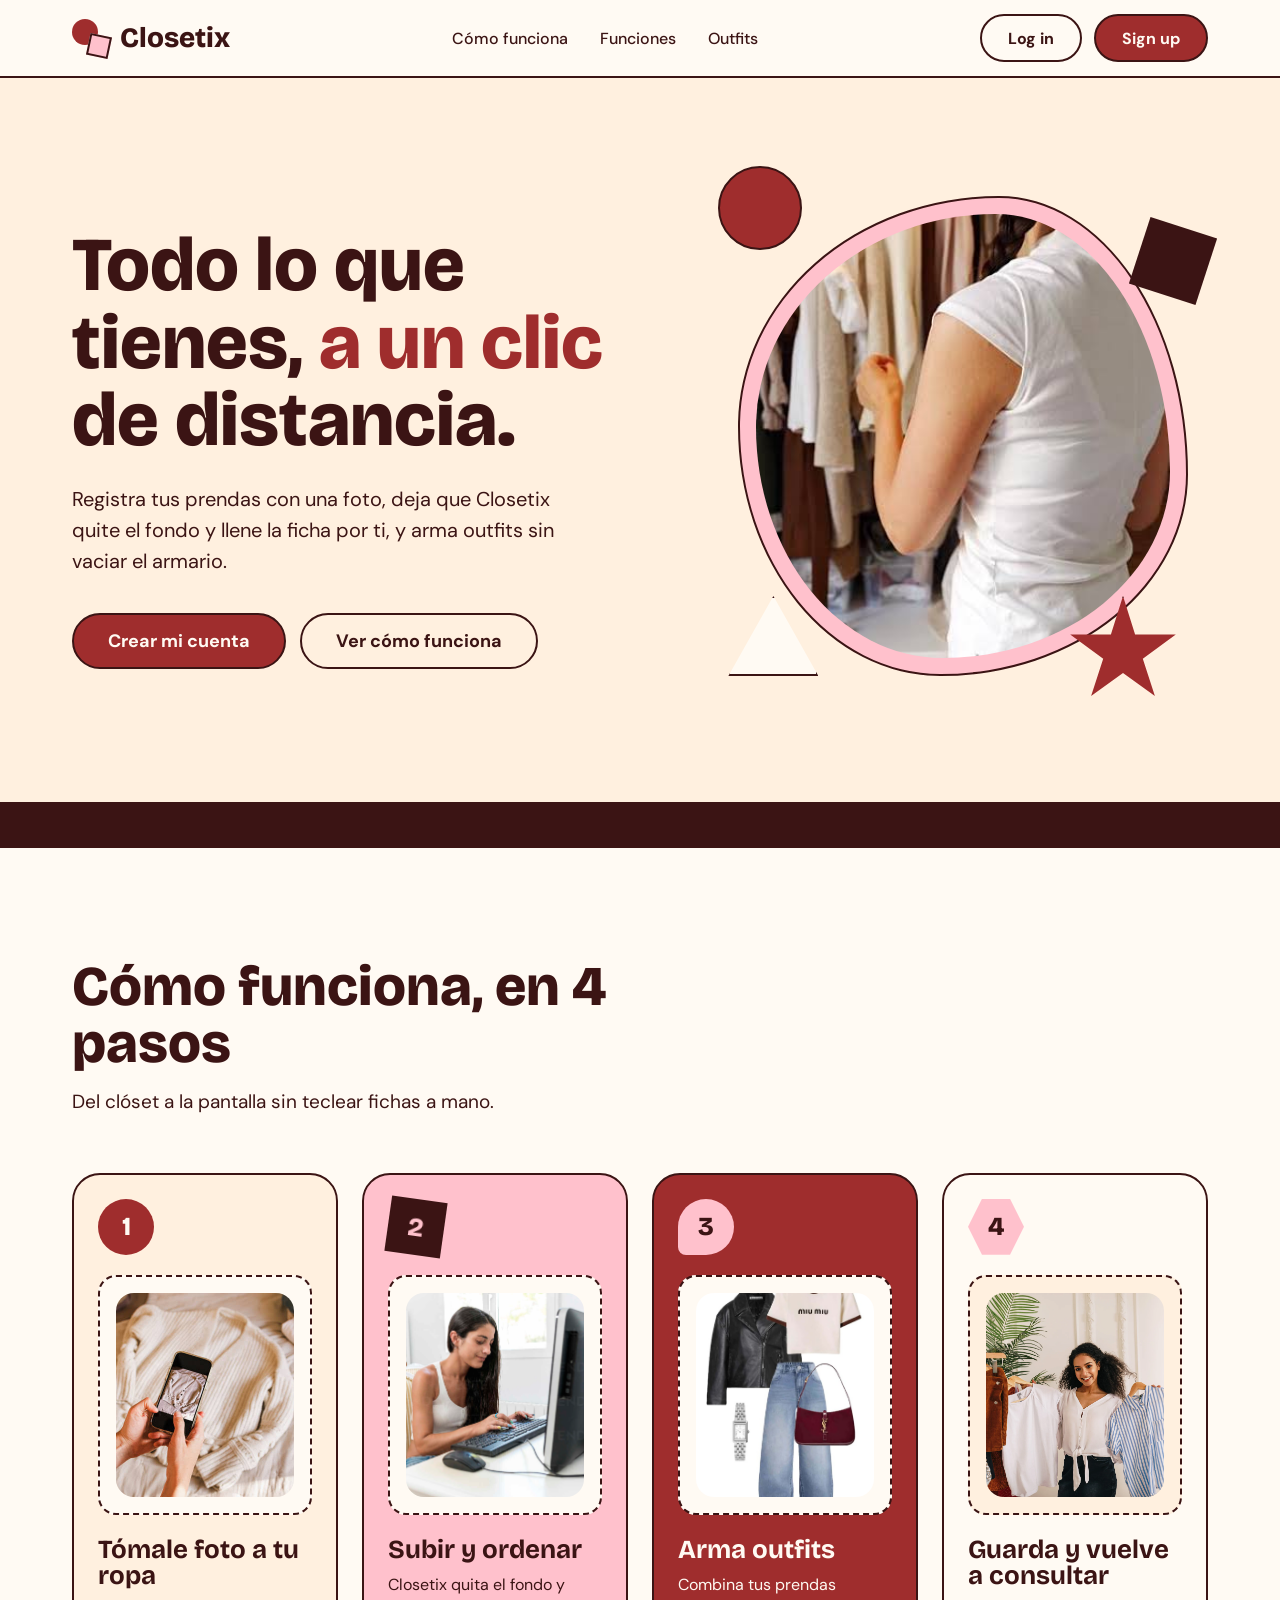
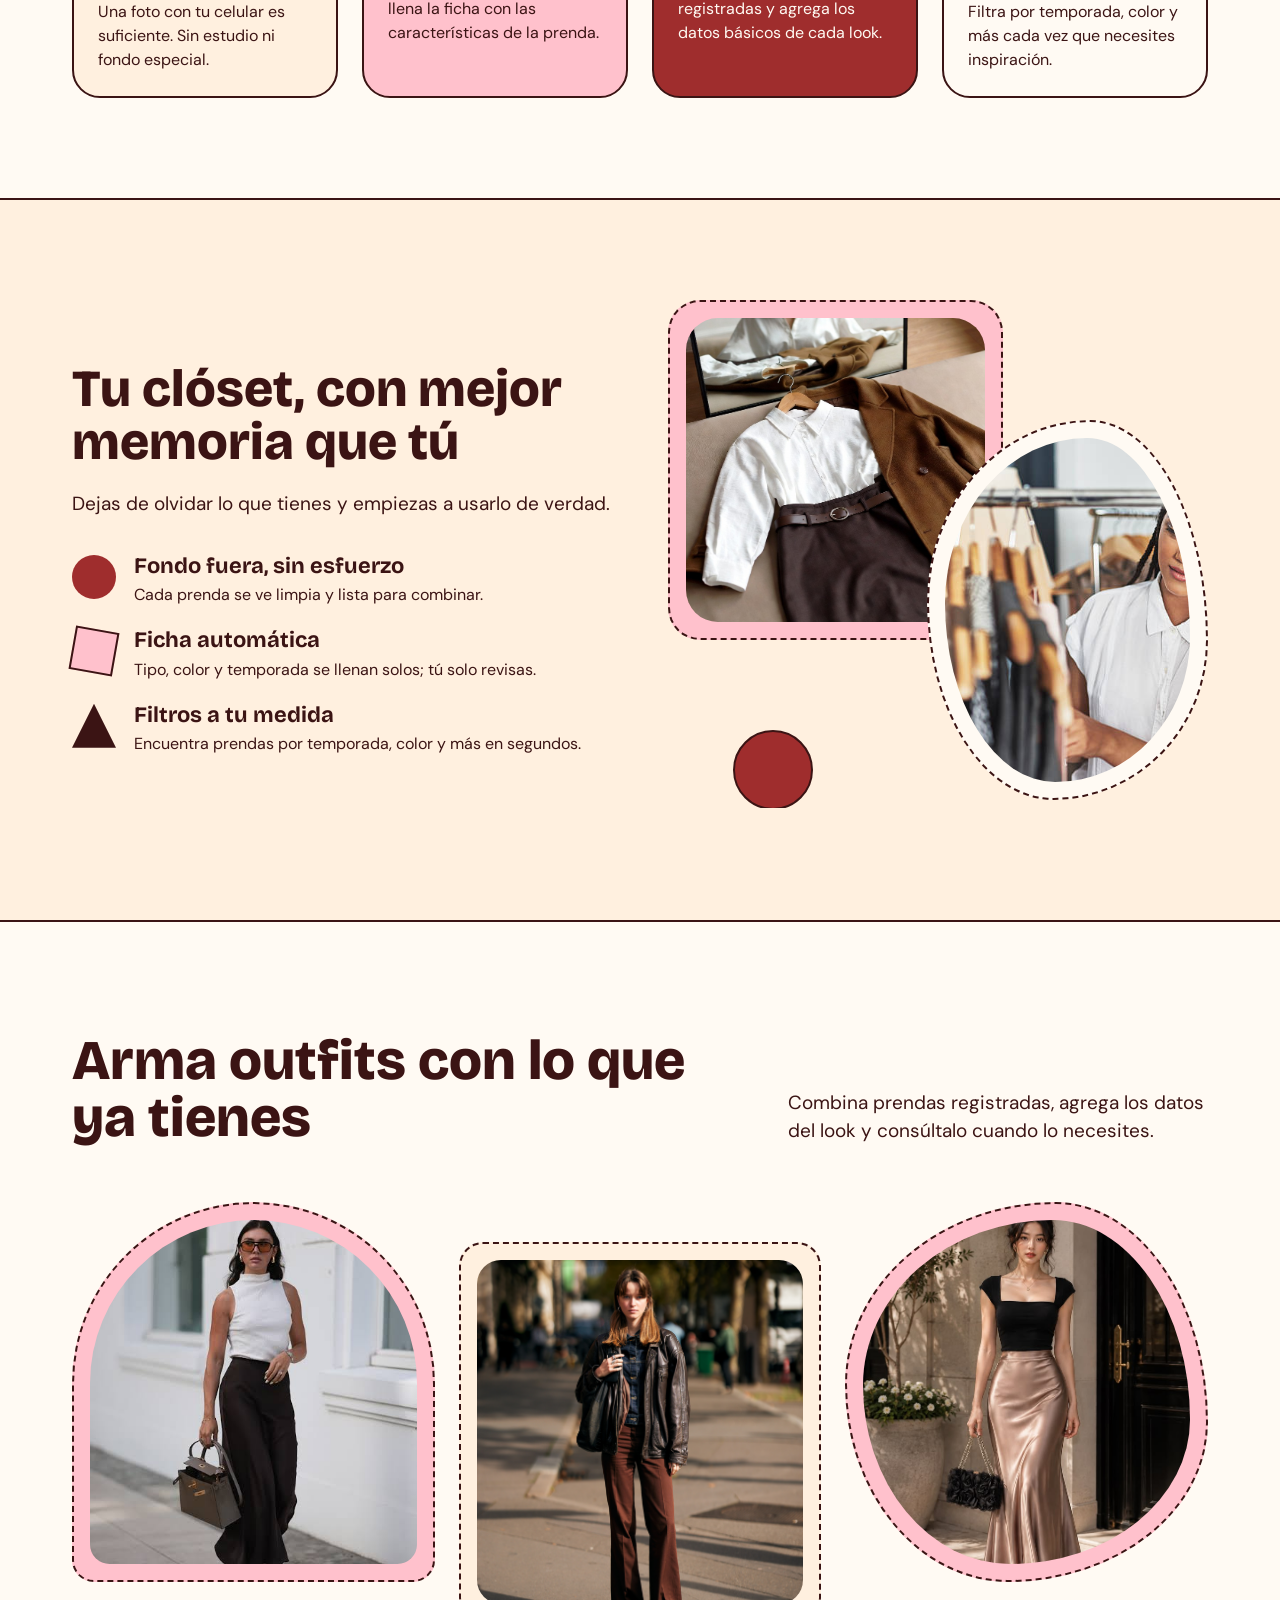
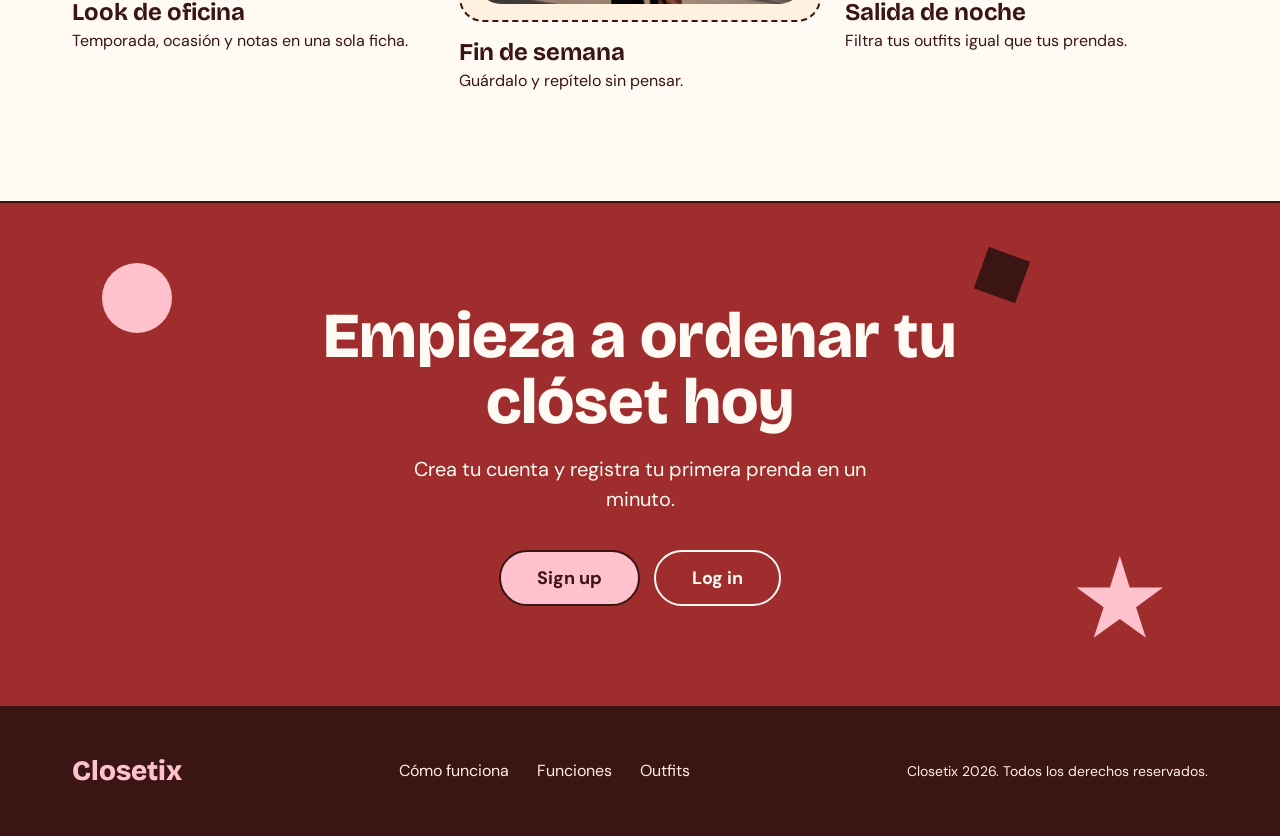
==== Index.html @ 64d7e0d5 "initial commit" ====
<!doctype html>
<html lang="es">
  <head>
    <meta charset="utf-8" />
    <meta name="viewport" content="width=device-width, initial-scale=1" />
    <title>Closetix</title>
    <link
      rel="stylesheet"
      href="https://fonts.googleapis.com/css2?family=Bricolage+Grotesque:wght@600;800&family=DM+Sans:wght@400;500;700&display=swap"
    />
    <link href="CSS/style.css" rel="stylesheet" />
  </head>
  <body>
    <div style="background: #fffaf3; overflow: hidden">
      <header
        style="
          position: sticky;
          top: 0;
          z-index: 10;
          background: #fffaf3;
          border-bottom: 2px solid #3b1414;
        "
      >
        <div
          class="wrap"
          style="
            display: flex;
            align-items: center;
            justify-content: space-between;
            gap: 16px;
            min-height: 76px;
          "
        >
          <a
            href="#inicio"
            style="
              display: flex;
              align-items: center;
              gap: 10px;
              text-decoration: none;
            "
          >
            <span
              style="
                position: relative;
                width: 38px;
                height: 38px;
                display: block;
              "
              ><span
                style="
                  position: absolute;
                  left: 0;
                  top: 0;
                  width: 26px;
                  height: 26px;
                  border-radius: 50%;
                  background: #9f2d2d;
                "
              ></span
              ><span
                style="
                  position: absolute;
                  right: 0;
                  bottom: 0;
                  width: 22px;
                  height: 22px;
                  background: #ffc1cc;
                  border: 2px solid #3b1414;
                  transform: rotate(12deg);
                "
              ></span
            ></span>
            <span
              style="
                font:
                  800 28px &quot;Bricolage Grotesque&quot;,
                  sans-serif;
                color: #3b1414;
              "
              >Closetix</span
            >
          </a>
          <nav
            class="navlinks"
            style="display: flex; gap: 32px; font-weight: 500"
          >
            <a href="#como-funciona" style="text-decoration: none"
              >Cómo funciona</a
            >
            <a href="#funciones" style="text-decoration: none">Funciones</a>
            <a href="#outfits" style="text-decoration: none">Outfits</a>
          </nav>
          <div style="display: flex; gap: 12px">
            <a class="btn" href="PAGES/login.html">Log in</a>
            <a class="btn red" href="#">Sign up</a>
          </div>
        </div>
      </header>

      <section
        id="inicio"
        style="
          position: relative;
          background: #fff0df;
          border-bottom: 2px solid #3b1414;
          padding: 88px 0 96px;
        "
      >
        <div class="wrap hero">
          <div>
            <h1
              class="rise d1"
              style="font-size: 76px; font-weight: 800; margin-top: 24px"
            >
              Todo lo que tienes,
              <span style="color: #9f2d2d">a un clic</span> de distancia.
            </h1>
            <p
              class="rise d2"
              style="
                font-size: 20px;
                line-height: 1.55;
                margin-top: 24px;
                max-width: 520px;
              "
            >
              Registra tus prendas con una foto, deja que Closetix quite el
              fondo y llene la ficha por ti, y arma outfits sin vaciar el
              armario.
            </p>
            <div
              class="rise d3"
              style="
                display: flex;
                flex-wrap: wrap;
                gap: 14px;
                margin-top: 36px;
              "
            >
              <a
                class="btn red"
                href="#"
                style="min-height: 56px; padding: 0 34px; font-size: 18px"
                >Crear mi cuenta</a
              >
              <a
                class="btn"
                href="#como-funciona"
                style="min-height: 56px; padding: 0 34px; font-size: 18px"
                >Ver cómo funciona</a
              >
            </div>
          </div>
          <div style="position: relative; height: 540px">
            <div
              class="blob ph"
              style="
                position: absolute;
                inset: 30px 20px;
                background: #ffc1cc;
                border: 2px solid #3b1414;
              "
            >
              <img src="IMAGES/header_image.jpg" alt="Imagen en closet" style="width:100%;height:100%;object-fit:cover;border-radius:inherit">
            </div>
            <div
              class="fl"
              style="
                position: absolute;
                left: 0;
                top: 0;
                width: 84px;
                height: 84px;
                border-radius: 50%;
                background: #9f2d2d;
                border: 2px solid #3b1414;
              "
            ></div>
            <div
              class="fl fl2"
              style="
                position: absolute;
                right: 0;
                top: 60px;
                width: 70px;
                height: 70px;
                background: #3b1414;
                transform: rotate(18deg);
              "
            ></div>
            <div
              class="sp"
              style="
                position: absolute;
                right: 30px;
                bottom: 0;
                width: 110px;
                height: 110px;
                background: #9f2d2d;
                border: 2px solid #3b1414;
                clip-path: polygon(
                  50% 0,
                  61% 35%,
                  98% 35%,
                  68% 57%,
                  79% 91%,
                  50% 70%,
                  21% 91%,
                  32% 57%,
                  2% 35%,
                  39% 35%
                );
              "
            ></div>
            <div
              class="fl"
              style="
                position: absolute;
                left: 10px;
                bottom: 30px;
                width: 90px;
                height: 80px;
                background: #fffaf3;
                border: 2px solid #3b1414;
                clip-path: polygon(50% 0, 100% 100%, 0 100%);
              "
            ></div>
          </div>
        </div>
      </section>

      <section
        style="
          background: #3b1414;
          color: #ffc1cc;
          padding: 22px 0;
          overflow: hidden;
          white-space: nowrap;
        "
      ></section>

      <section id="como-funciona" style="padding: 110px 0 100px">
        <div class="wrap">
          <h2 style="font-size: 56px; font-weight: 800; max-width: 640px">
            Cómo funciona, en 4 pasos
          </h2>
          <p
            style="
              font-size: 19px;
              margin-top: 16px;
              max-width: 560px;
              line-height: 1.5;
            "
          >
            Del clóset a la pantalla sin teclear fichas a mano.
          </p>
          <div class="g4" style="margin-top: 56px">
            <div
              class="card"
              style="
                background: #fff0df;
                border: 2px solid #3b1414;
                border-radius: 28px;
                padding: 24px;
              "
            >
              <div
                style="
                  width: 56px;
                  height: 56px;
                  border-radius: 50%;
                  background: #9f2d2d;
                  color: #fffaf3;
                  display: flex;
                  align-items: center;
                  justify-content: center;
                  font:
                    800 26px &quot;Bricolage Grotesque&quot;,
                    sans-serif;
                "
              >
                1
              </div>
              <div
                class="ph"
                style="height: 240px; border-radius: 18px; margin-top: 20px"
              >
                <img src="IMAGES/paso1_image.jpg" alt="Toma Foto" style="width:100%;height:100%;object-fit:cover;border-radius:inherit">
              </div>
              <h3 style="font-size: 26px; margin-top: 22px">
                Tómale foto a tu ropa
              </h3>
              <p style="margin-top: 10px; line-height: 1.5">
                Una foto con tu celular es suficiente. Sin estudio ni fondo
                especial.
              </p>
            </div>
            <div
              class="card"
              style="
                background: #ffc1cc;
                border: 2px solid #3b1414;
                border-radius: 28px;
                padding: 24px;
              "
            >
              <div
                style="
                  width: 56px;
                  height: 56px;
                  background: #3b1414;
                  color: #ffc1cc;
                  transform: rotate(8deg);
                  display: flex;
                  align-items: center;
                  justify-content: center;
                  font:
                    800 26px &quot;Bricolage Grotesque&quot;,
                    sans-serif;
                "
              >
                2
              </div>
              <div
                class="ph"
                style="height: 240px; border-radius: 18px; margin-top: 20px"
              >
                <img src="IMAGES/paso2_image.jpg" alt="Toma Foto" style="width:100%;height:100%;object-fit:cover;border-radius:inherit">
              </div>
              <h3 style="font-size: 26px; margin-top: 22px">Subir y ordenar</h3>
              <p style="margin-top: 10px; line-height: 1.5">
                Closetix quita el fondo y llena la ficha con las características
                de la prenda.
              </p>
            </div>
            <div
              class="card"
              style="
                background: #9f2d2d;
                color: #fffaf3;
                border: 2px solid #3b1414;
                border-radius: 28px;
                padding: 24px;
              "
            >
              <div
                style="
                  width: 56px;
                  height: 56px;
                  background: #ffc1cc;
                  color: #3b1414;
                  border-radius: 50% 50% 50% 8px;
                  display: flex;
                  align-items: center;
                  justify-content: center;
                  font:
                    800 26px &quot;Bricolage Grotesque&quot;,
                    sans-serif;
                "
              >
                3
              </div>
              <div
                class="ph"
                style="
                  height: 240px;
                  border-radius: 18px;
                  margin-top: 20px;
                  color: #3b1414;
                "
              >
                <img src="IMAGES/paso3_image.jpg" alt="Toma Foto" style="width:100%;height:100%;object-fit:cover;border-radius:inherit">
              </div>
              <h3 style="font-size: 26px; margin-top: 22px">Arma outfits</h3>
              <p style="margin-top: 10px; line-height: 1.5">
                Combina tus prendas registradas y agrega los datos básicos de
                cada look.
              </p>
            </div>
            <div
              class="card"
              style="
                background: #fffaf3;
                border: 2px solid #3b1414;
                border-radius: 28px;
                padding: 24px;
              "
            >
              <div
                style="
                  width: 56px;
                  height: 56px;
                  background: #ffc1cc;
                  
                  clip-path: polygon(
                    25% 0,
                    75% 0,
                    100% 50%,
                    75% 100%,
                    25% 100%,
                    0 50%
                  );
                  display: flex;
                  align-items: center;
                  justify-content: center;
                  font:
                    800 26px &quot;Bricolage Grotesque&quot;,
                    sans-serif;
                "
              >
                4
              </div>
              <div
                class="ph"
                style="
                  height: 240px;
                  border-radius: 18px;
                  margin-top: 20px;
                  background: #fff0df;
                "
              >
                <img src="IMAGES/paso4_image.png" alt="Toma Foto" style="width:100%;height:100%;object-fit:cover;border-radius:inherit">
              </div>
              <h3 style="font-size: 26px; margin-top: 22px">
                Guarda y vuelve a consultar
              </h3>
              <p style="margin-top: 10px; line-height: 1.5">
                Filtra por temporada, color y más cada vez que necesites
                inspiración.
              </p>
            </div>
          </div>
        </div>
      </section>

      <section
        id="funciones"
        style="
          background: #fff0df;
          border-top: 2px solid #3b1414;
          border-bottom: 2px solid #3b1414;
          padding: 100px 0;
        "
      >
        <div class="wrap split">
          <div>
            <h2 style="font-size: 52px; font-weight: 800">
              Tu clóset, con mejor memoria que tú
            </h2>
            <p style="font-size: 19px; line-height: 1.55; margin-top: 20px">
              Dejas de olvidar lo que tienes y empiezas a usarlo de verdad.
            </p>
            <div style="display: grid; gap: 22px; margin-top: 36px">
              <div style="display: flex; gap: 18px; align-items: flex-start">
                <div
                  style="
                    flex: none;
                    width: 44px;
                    height: 44px;
                    border-radius: 50%;
                    background: #9f2d2d;
                  "
                ></div>
                <div>
                  <h3 style="font-size: 22px">Fondo fuera, sin esfuerzo</h3>
                  <p style="margin-top: 6px; line-height: 1.5">
                    Cada prenda se ve limpia y lista para combinar.
                  </p>
                </div>
              </div>
              <div style="display: flex; gap: 18px; align-items: flex-start">
                <div
                  style="
                    flex: none;
                    width: 44px;
                    height: 44px;
                    background: #ffc1cc;
                    border: 2px solid #3b1414;
                    transform: rotate(10deg);
                  "
                ></div>
                <div>
                  <h3 style="font-size: 22px">Ficha automática</h3>
                  <p style="margin-top: 6px; line-height: 1.5">
                    Tipo, color y temporada se llenan solos; tú solo revisas.
                  </p>
                </div>
              </div>
              <div style="display: flex; gap: 18px; align-items: flex-start">
                <div
                  style="
                    flex: none;
                    width: 44px;
                    height: 44px;
                    background: #3b1414;
                    clip-path: polygon(50% 0, 100% 100%, 0 100%);
                  "
                ></div>
                <div>
                  <h3 style="font-size: 22px">Filtros a tu medida</h3>
                  <p style="margin-top: 6px; line-height: 1.5">
                    Encuentra prendas por temporada, color y más en segundos.
                  </p>
                </div>
              </div>
            </div>
          </div>
          <div style="position: relative; height: 520px">
            <div
              class="ph"
              style="
                position: absolute;
                left: 0;
                top: 0;
                width: 62%;
                height: 340px;
                border-radius: 32px;
                background: #ffc1cc;
              "
            >
              <img src="IMAGES/outfit1.jpg" alt="Planear outfit" style="width:100%;height:100%;object-fit:cover;border-radius:inherit">
            </div>
            <div
              class="ph blob"
              style="
                position: absolute;
                right: 0;
                top: 120px;
                width: 52%;
                height: 380px;
                background: #fffaf3;
              "
            >
              <img src="IMAGES/browse_image.jpg" alt="Filtar tus prendas" style="width:100%;height:100%;object-fit:cover;border-radius:inherit">
            </div>
            <div
              class="fl"
              style="
                position: absolute;
                left: 12%;
                bottom: 10px;
                width: 80px;
                height: 80px;
                border-radius: 50%;
                background: #9f2d2d;
                border: 2px solid #3b1414;
              "
            ></div>
          </div>
        </div>
      </section>

      <section id="outfits" style="padding: 110px 0">
        <div class="wrap">
          <div
            style="
              display: flex;
              flex-wrap: wrap;
              justify-content: space-between;
              align-items: flex-end;
              gap: 24px;
            "
          >
            <h2 style="font-size: 56px; font-weight: 800; max-width: 620px">
              Arma outfits con lo que ya tienes
            </h2>
            <p style="font-size: 19px; line-height: 1.5; max-width: 420px">
              Combina prendas registradas, agrega los datos del look y
              consúltalo cuando lo necesites.
            </p>
          </div>
          <div
            class="g4"
            style="
              margin-top: 56px;
              grid-template-columns: repeat(auto-fit, minmax(280px, 1fr));
            "
          >
            <div class="card">
              <div
                class="ph"
                style="
                  height: 380px;
                  border-radius: 200px 200px 24px 24px;
                  background: #ffc1cc;
                "
              >
                <img src="IMAGES/work-image.jpg" alt="Toma Foto" style="width:100%;height:100%;object-fit:cover;border-radius:inherit">
              </div>
              <h3 style="font-size: 24px; margin-top: 18px">Look de oficina</h3>
              <p style="margin-top: 6px">
                Temporada, ocasión y notas en una sola ficha.
              </p>
            </div>
            <div class="card" style="margin-top: 40px">
              <div
                class="ph"
                style="height: 380px; border-radius: 24px; background: #fff0df"
              >
                 <img src="IMAGES/goingout-image.jpg" alt="Toma Foto" style="width:100%;height:100%;object-fit:cover;border-radius:inherit">
              </div>
              <h3 style="font-size: 24px; margin-top: 18px">Fin de semana</h3>
              <p style="margin-top: 6px">Guárdalo y repítelo sin pensar.</p>
            </div>
            <div class="card">
              <div class="ph blob" style="height: 380px; background: #ffc1cc">
                 <img src="IMAGES/nightout-image.jpg" alt="Toma Foto" style="width:100%;height:100%;object-fit:cover;border-radius:inherit">
              </div>
              <h3 style="font-size: 24px; margin-top: 18px">Salida de noche</h3>
              <p style="margin-top: 6px">
                Filtra tus outfits igual que tus prendas.
              </p>
            </div>
          </div>
        </div>
      </section>

      <section
        style="
          position: relative;
          background: #9f2d2d;
          color: #fffaf3;
          border-top: 2px solid #3b1414;
          padding: 100px 0;
          text-align: center;
        "
      >
        <div
          class="fl"
          style="
            position: absolute;
            left: 8%;
            top: 60px;
            width: 70px;
            height: 70px;
            border-radius: 50%;
            background: #ffc1cc;
          "
        ></div>
        <div
          class="sp"
          style="
            position: absolute;
            right: 9%;
            bottom: 60px;
            width: 90px;
            height: 90px;
            background: #ffc1cc;
            clip-path: polygon(
              50% 0,
              61% 35%,
              98% 35%,
              68% 57%,
              79% 91%,
              50% 70%,
              21% 91%,
              32% 57%,
              2% 35%,
              39% 35%
            );
          "
        ></div>
        <div
          class="fl fl2"
          style="
            position: absolute;
            right: 20%;
            top: 50px;
            width: 44px;
            height: 44px;
            background: #3b1414;
            transform: rotate(20deg);
          "
        ></div>
        <div class="wrap" style="position: relative">
          <h2
            style="
              font-size: 64px;
              font-weight: 800;
              max-width: 760px;
              margin: 0 auto;
            "
          >
            Empieza a ordenar tu clóset hoy
          </h2>
          <p
            style="
              font-size: 20px;
              margin: 20px auto 0;
              max-width: 520px;
              line-height: 1.5;
            "
          >
            Crea tu cuenta y registra tu primera prenda en un minuto.
          </p>
          <div
            style="
              display: flex;
              flex-wrap: wrap;
              justify-content: center;
              gap: 14px;
              margin-top: 36px;
            "
          >
            <a
              class="btn pink"
              href="#"
              style="min-height: 56px; padding: 0 36px; font-size: 18px"
              >Sign up</a
            >
            <a
              class="btn"
              href="PAGES/login.html"
              style="
                min-height: 56px;
                padding: 0 36px;
                font-size: 18px;
                color: #fffaf3;
                border-color: #fffaf3;
              "
              >Log in</a
            >
          </div>
        </div>
      </section>

      <footer style="background: #3b1414; color: #fff0df; padding: 48px 0">
        <div
          class="wrap"
          style="
            display: flex;
            flex-wrap: wrap;
            justify-content: space-between;
            align-items: center;
            gap: 20px;
          "
        >
          <span
            style="
              font:
                800 28px &quot;Bricolage Grotesque&quot;,
                sans-serif;
              color: #ffc1cc;
            "
            >Closetix</span
          >
          <div style="display: flex; gap: 28px; flex-wrap: wrap">
            <a href="#como-funciona" style="text-decoration: none"
              >Cómo funciona</a
            ><a href="#funciones" style="text-decoration: none">Funciones</a
            ><a href="#outfits" style="text-decoration: none">Outfits</a>
          </div>
          <span style="font-size: 14px"
            >Closetix 2026. Todos los derechos reservados.</span
          >
        </div>
      </footer>
    </div>
  </body>
</html>
---- CSS/style.css ----
body {
  margin: 0;
  font-family: "DM Sans", sans-serif;
  color: #3b1414;
  background: #fffaf3;
}

* {
  box-sizing: border-box;
}

h1,
h2,
h3 {
  font-family: "Bricolage Grotesque", sans-serif;
  margin: 0;
  line-height: 1.02;
}

p {
  margin: 0;
}

a {
  color: inherit;
}

.wrap {
  max-width: 1200px;
  margin: 0 auto;
  padding: 0 32px;
}

.btn {
  display: inline-flex;
  align-items: center;
  justify-content: center;
  min-height: 48px;
  padding: 0 26px;
  border-radius: 999px;
  font:
    700 16px "DM Sans",
    sans-serif;
  text-decoration: none;
  border: 2px solid #3b1414;
  color: #3b1414;
  background: transparent;
  cursor: pointer;
  transition:
    transform 0.2s,
    box-shadow 0.2s;
}

.btn:hover {
  transform: translate(-3px, -3px);
  box-shadow: 4px 4px 0 #3b1414;
}

.red {
  background: #9f2d2d;
  color: #fffaf3;
}

.pink {
  background: #ffc1cc;
}

.ph {
  border: 2px dashed #3b1414;
  background: #fffaf3;
  display: flex;
  align-items: center;
  justify-content: center;
  text-align: center;
  font-size: 14px;
  font-weight: 700;
  padding: 16px;
}

.blob {
  border-radius: 58% 42% 55% 45% / 48% 58% 42% 52%;
}
.page {
  min-height: 100vh;
  display: grid;
  grid-template-columns: 1fr 1fr;
}
.side {
  position: relative;
  overflow: hidden;
  border-right: 2px solid #3b1414;
  padding: 40px;
  display: flex;
  flex-direction: column;
  justify-content: space-between;
}
.brand {
  display: flex;
  align-items: center;
  gap: 10px;
  text-decoration: none;
  position: relative;
  z-index: 2;
}
.brand b {
  font:
    800 28px "Bricolage Grotesque",
    sans-serif;
}
.mark {
  position: relative;
  width: 38px;
  height: 38px;
  display: block;
}
.mark i {
  position: absolute;
  display: block;
}
.side h2 {
  position: relative;
  z-index: 2;
  font-size: 56px;
  font-weight: 800;
  max-width: 420px;
}
.side p {
  position: relative;
  z-index: 2;
  font-size: 18px;
  line-height: 1.5;
  max-width: 380px;
  margin-top: 16px;
}
.shape {
  position: absolute;
  border: 2px solid #3b1414;
}
.main {
  display: flex;
  align-items: center;
  justify-content: center;
  padding: 40px 24px;
}
.card-login {
  width: 100%;
  max-width: 440px;
  background: #fffaf3;
  border: 2px solid #3b1414;
  border-radius: 28px;
  padding: 40px 36px;
  box-shadow: 8px 8px 0 #3b1414;
  animation: rise 0.7s both;
}
.card-login h1 {
  font-size: 40px;
  font-weight: 800;
}
.card-login .sub {
  margin-top: 10px;
  line-height: 1.5;
}
form {
  display: grid;
  gap: 20px;
  margin-top: 28px;
}
label {
  display: block;
  font-weight: 700;
  font-size: 15px;
  margin-bottom: 8px;
}
input {
  width: 100%;
  min-height: 52px;
  padding: 0 18px;
  border: 2px solid #3b1414;
  border-radius: 16px;
  background: #fff0df;
  font:
    500 16px "DM Sans",
    sans-serif;
  color: #3b1414;
  transition:
    transform 0.2s,
    box-shadow 0.2s;
}
input:focus {
  outline: none;
  background: #fffaf3;
  box-shadow: 4px 4px 0 #ffc1cc;
  transform: translate(-2px, -2px);
  border-color: #9f2d2d;
}
.btn-login {
  min-height: 56px;
  border-radius: 999px;
  border: 2px solid #3b1414;
  background: #9f2d2d;
  color: #fffaf3;
  font:
    700 18px "DM Sans",
    sans-serif;
  cursor: pointer;
  transition:
    transform 0.2s,
    box-shadow 0.2s;
}
.btn-login:hover {
  transform: translate(-3px, -3px);
  box-shadow: 4px 4px 0 #3b1414;
}
.alt {
  margin-top: 24px;
  text-align: center;
}
.alt a {
  font-weight: 700;
  color: #9f2d2d;
}

@keyframes float {
  0%,
  100% {
    transform: translateY(0) rotate(0);
  }

  50% {
    transform: translateY(-18px) rotate(10deg);
  }
}

@keyframes spin {
  to {
    transform: rotate(360deg);
  }
}

@keyframes rise {
  from {
    opacity: 0;
    transform: translateY(28px);
  }

  to {
    opacity: 1;
    transform: none;
  }
}

@keyframes slide {
  to {
    transform: translateX(-50%);
  }
}

.fl {
  animation: float 5s ease-in-out infinite;
}

.fl2 {
  animation-duration: 7s;
  animation-delay: -2s;
}

.sp {
  animation: spin 24s linear infinite;
}

.rise {
  animation: rise 0.8s both;
}

.d1 {
  animation-delay: 0.15s;
}

.d2 {
  animation-delay: 0.3s;
}

.d3 {
  animation-delay: 0.45s;
}

.mq {
  display: flex;
  align-items: center;
  width: max-content;
  animation: slide 24s linear infinite;
}

.card {
  transition: transform 0.25s;
}

.card:hover {
  transform: translateY(-8px) rotate(-1deg);
}

.g4 {
  display: grid;
  grid-template-columns: repeat(auto-fit, minmax(240px, 1fr));
  gap: 24px;
}

.hero {
  display: grid;
  grid-template-columns: 1.1fr 0.9fr;
  gap: 48px;
  align-items: center;
}

.split {
  display: grid;
  grid-template-columns: 1fr 1fr;
  gap: 56px;
  align-items: center;
}

@media (max-width: 860px) {
  .hero,
  .page,
  .split {
    grid-template-columns: 1fr;
  }

  .navlinks {
    display: none !important;
  }
  .side {
    min-height: 260px;
    border-right: 0;
    border-bottom: 2px solid #3b1414;
    padding: 28px;
  }
  .side h2 {
    font-size: 38px;
  }
  .side p {
    display: none;
  }
}

@media (prefers-reduced-motion: reduce) {
  * {
    animation: none !important;
  }
}
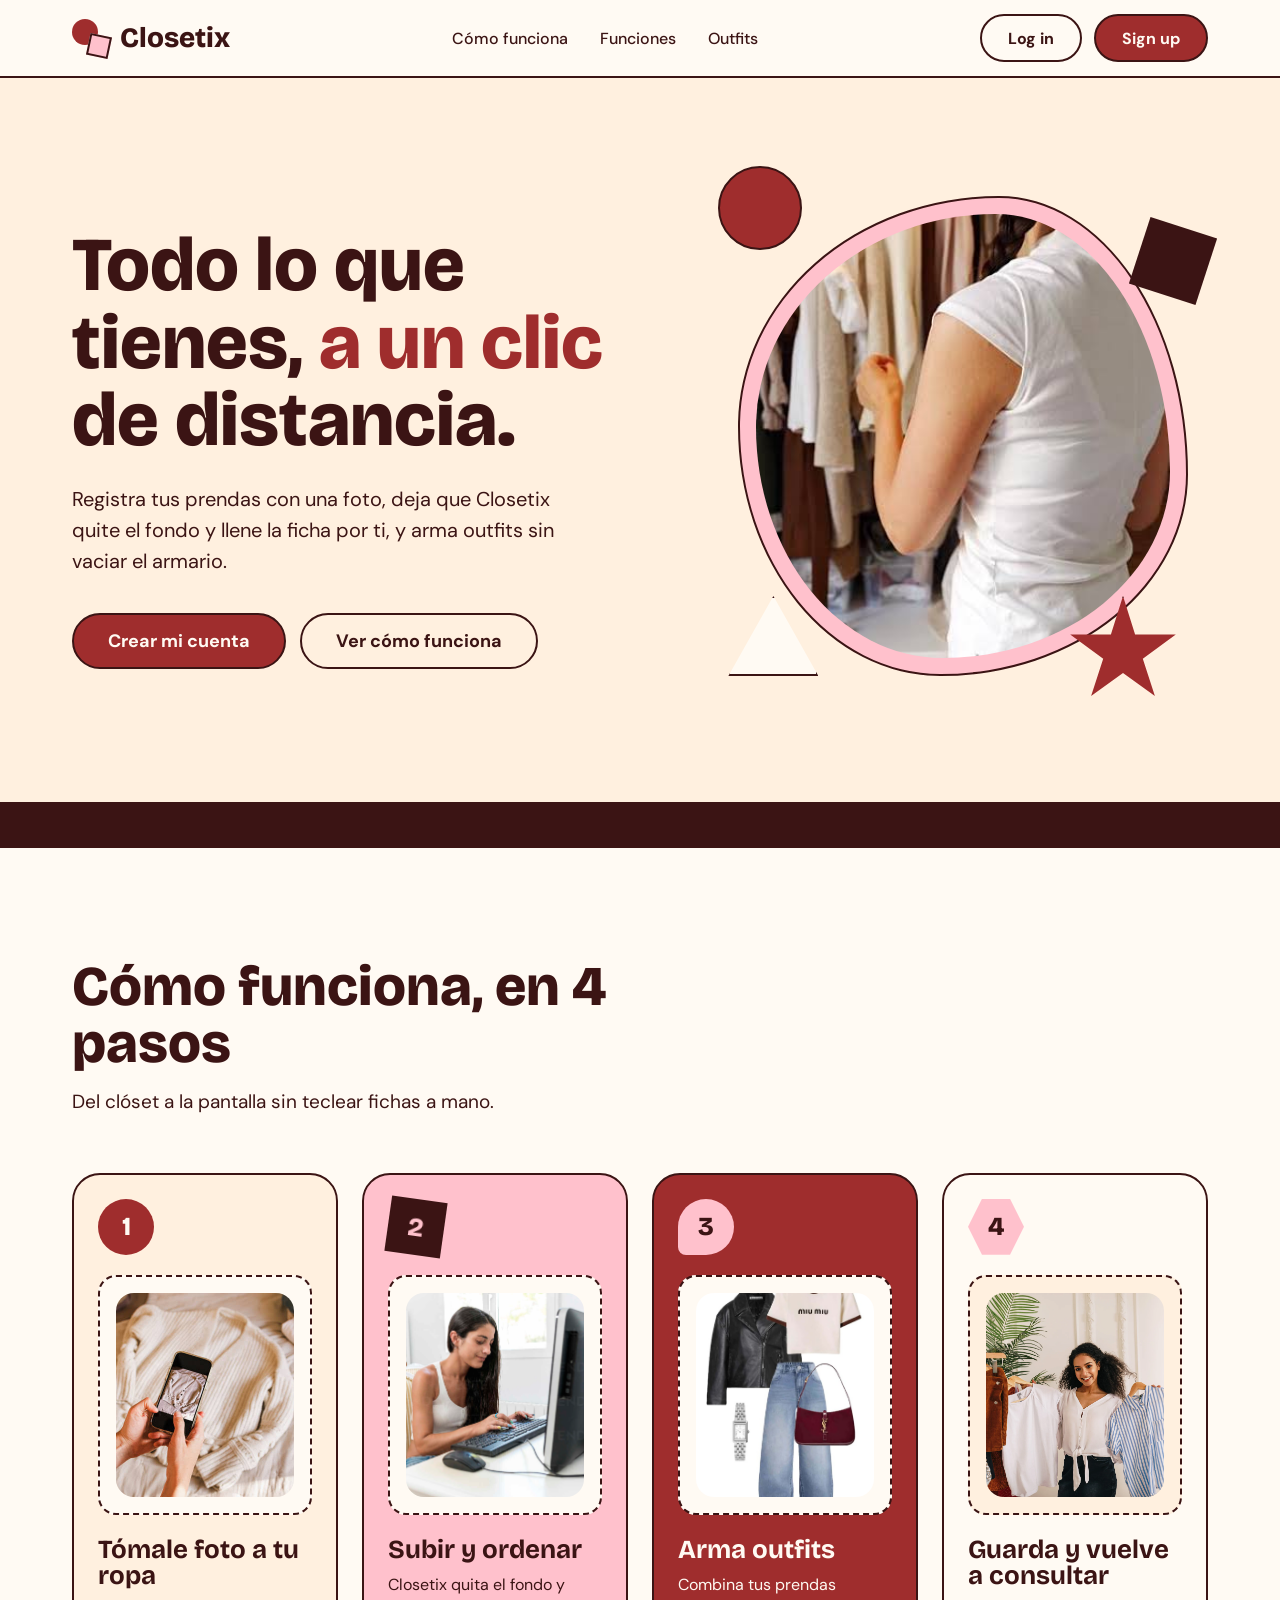
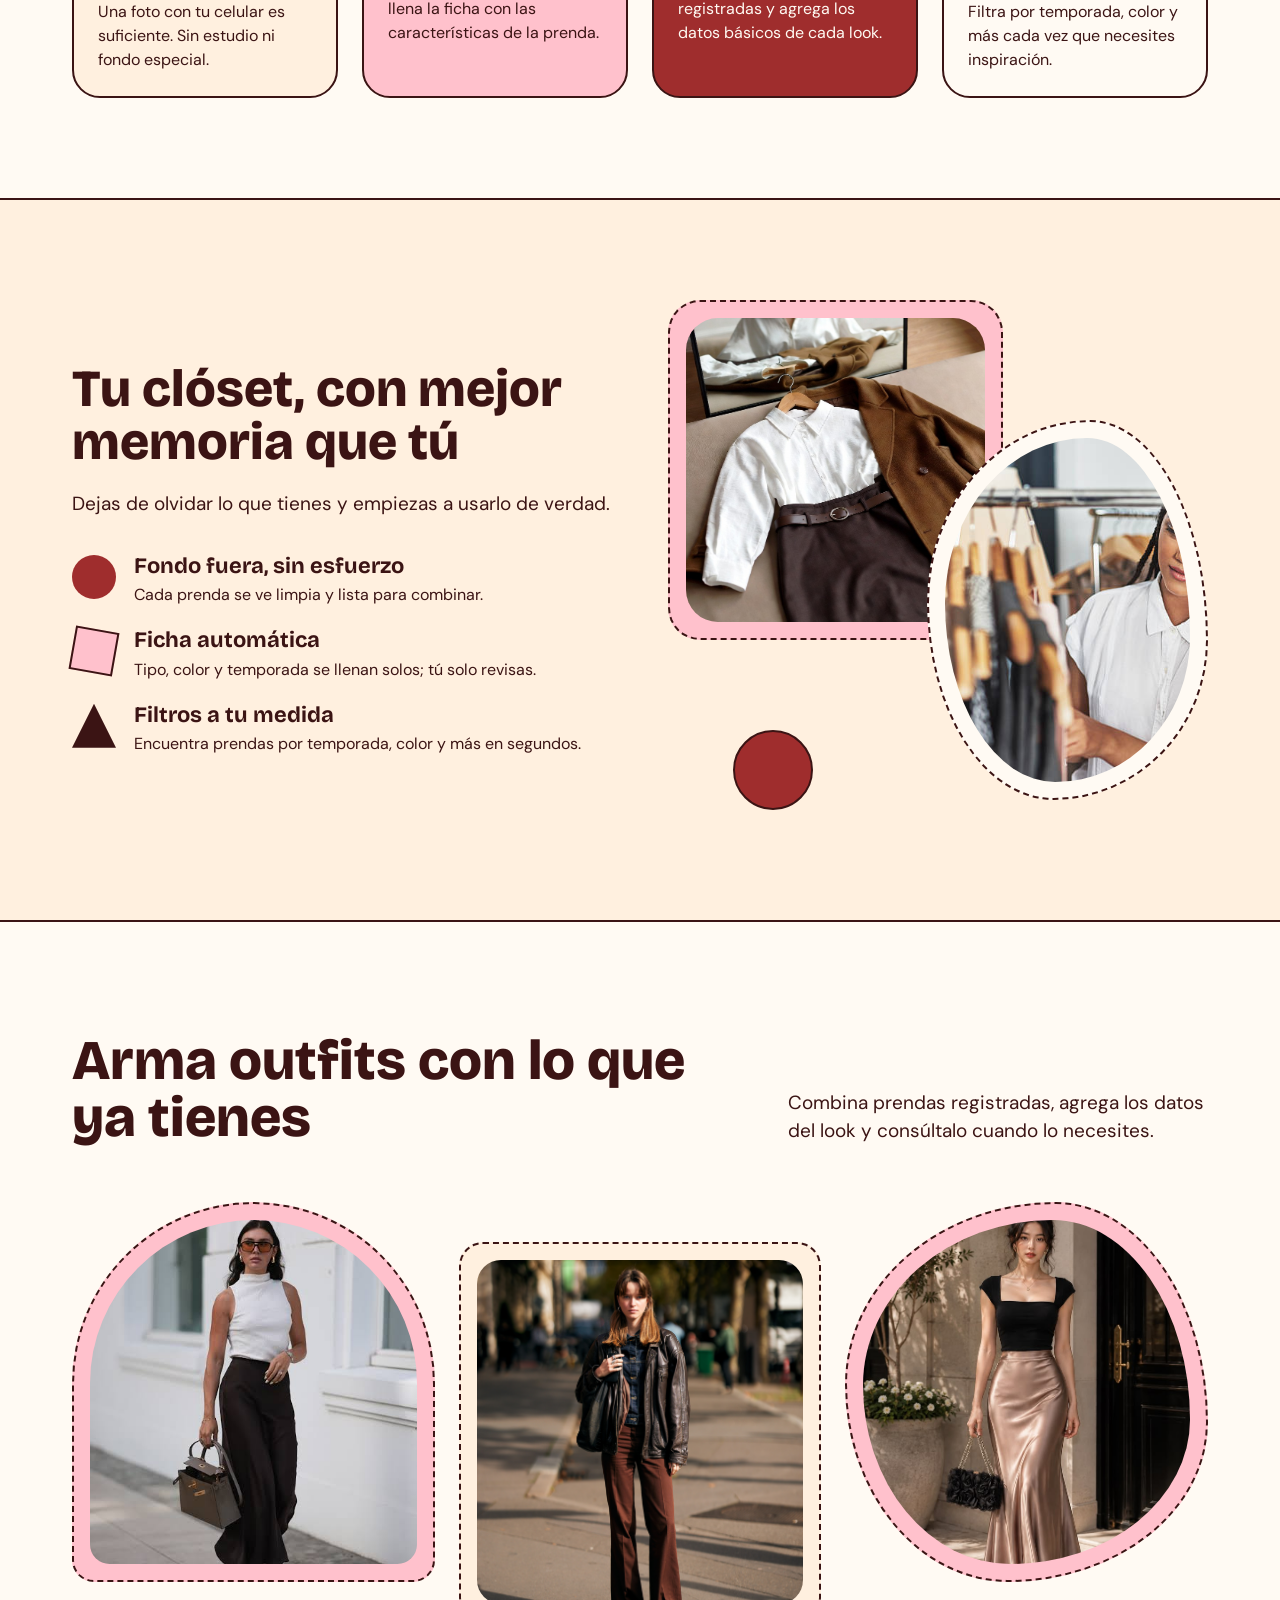
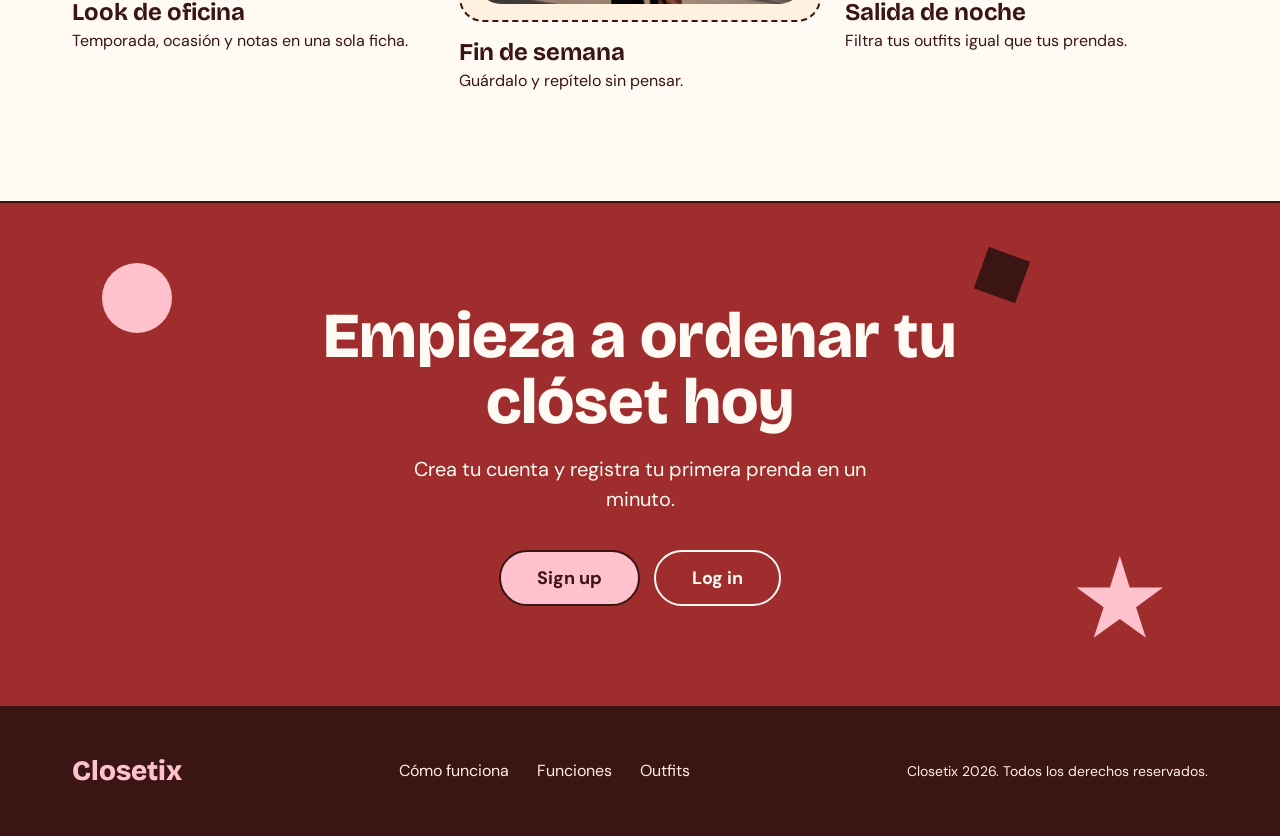
==== commit ef7553e7: "Interfaz de prendas individuales" ====
--- a/Index.html
+++ b/Index.html
@@ -93,7 +93,7 @@
           </nav>
           <div style="display: flex; gap: 12px">
             <a class="btn" href="PAGES/login.html">Log in</a>
-            <a class="btn red" href="#">Sign up</a>
+            <a class="btn red" href="PAGES/signup.html">Sign up</a>
           </div>
         </div>
       </header>
@@ -140,7 +140,7 @@
             >
               <a
                 class="btn red"
-                href="#"
+                href="PAGES/signup.html"
                 style="min-height: 56px; padding: 0 34px; font-size: 18px"
                 >Crear mi cuenta</a
               >
@@ -705,7 +705,7 @@
           >
             <a
               class="btn pink"
-              href="#"
+              href="PAGES/signup.html"
               style="min-height: 56px; padding: 0 36px; font-size: 18px"
               >Sign up</a
             >
